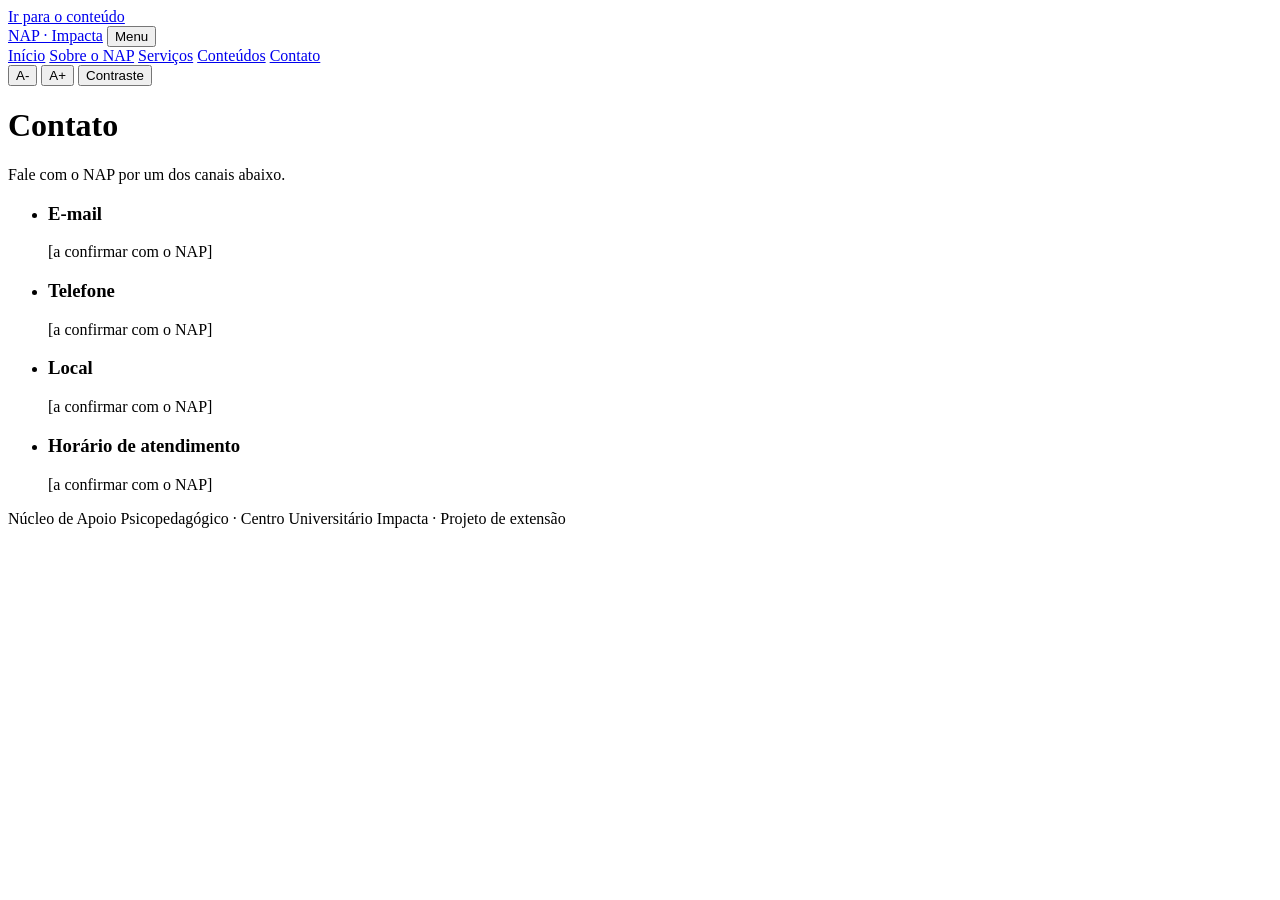
==== contato.html @ aa66740f "Upando arquivos do projeto" ====
<!DOCTYPE html>
<html lang="pt-BR">
<head>
<meta charset="UTF-8">
<meta name="viewport" content="width=device-width, initial-scale=1">
<meta name="description" content="Página do Núcleo de Apoio Psicopedagógico (NAP) do Centro Universitário Impacta.">
<title>Contato | NAP Impacta</title>
<link rel="stylesheet" href="css/style.css">
</head>
<body>
<a class="skip" href="#main">Ir para o conteúdo</a>
<header>
<div class="wrap bar">
<a class="logo" href="index.html">NAP · Impacta</a>
<button id="menu" aria-expanded="false" aria-controls="nav">Menu</button>
<nav id="nav" aria-label="Principal">
<a href="index.html">Início</a>
<a href="sobre.html">Sobre o NAP</a>
<a href="servicos.html">Serviços</a>
<a href="conteudos.html">Conteúdos</a>
<a href="contato.html" aria-current="page">Contato</a>
</nav>
<div role="group" aria-label="Opções de acessibilidade">
<button id="a-" aria-label="Diminuir tamanho da fonte">A-</button>
<button id="a+" aria-label="Aumentar tamanho da fonte">A+</button>
<button id="ct" aria-pressed="false">Contraste</button>
</div>
</div>
</header>
<main id="main">
<div class="wrap">
<h1>Contato</h1>
<p>Fale com o NAP por um dos canais abaixo.</p>
<ul class="cards">
<li class="card"><h3>E-mail</h3><p>[a confirmar com o NAP]</p></li>
<li class="card"><h3>Telefone</h3><p>[a confirmar com o NAP]</p></li>
<li class="card"><h3>Local</h3><p>[a confirmar com o NAP]</p></li>
<li class="card"><h3>Horário de atendimento</h3><p>[a confirmar com o NAP]</p></li>
</ul>
</div>
</main>
<footer>
<div class="wrap">Núcleo de Apoio Psicopedagógico · Centro Universitário Impacta · Projeto de extensão</div>
</footer>
<script src="js/main.js"></script>
</body>
</html>
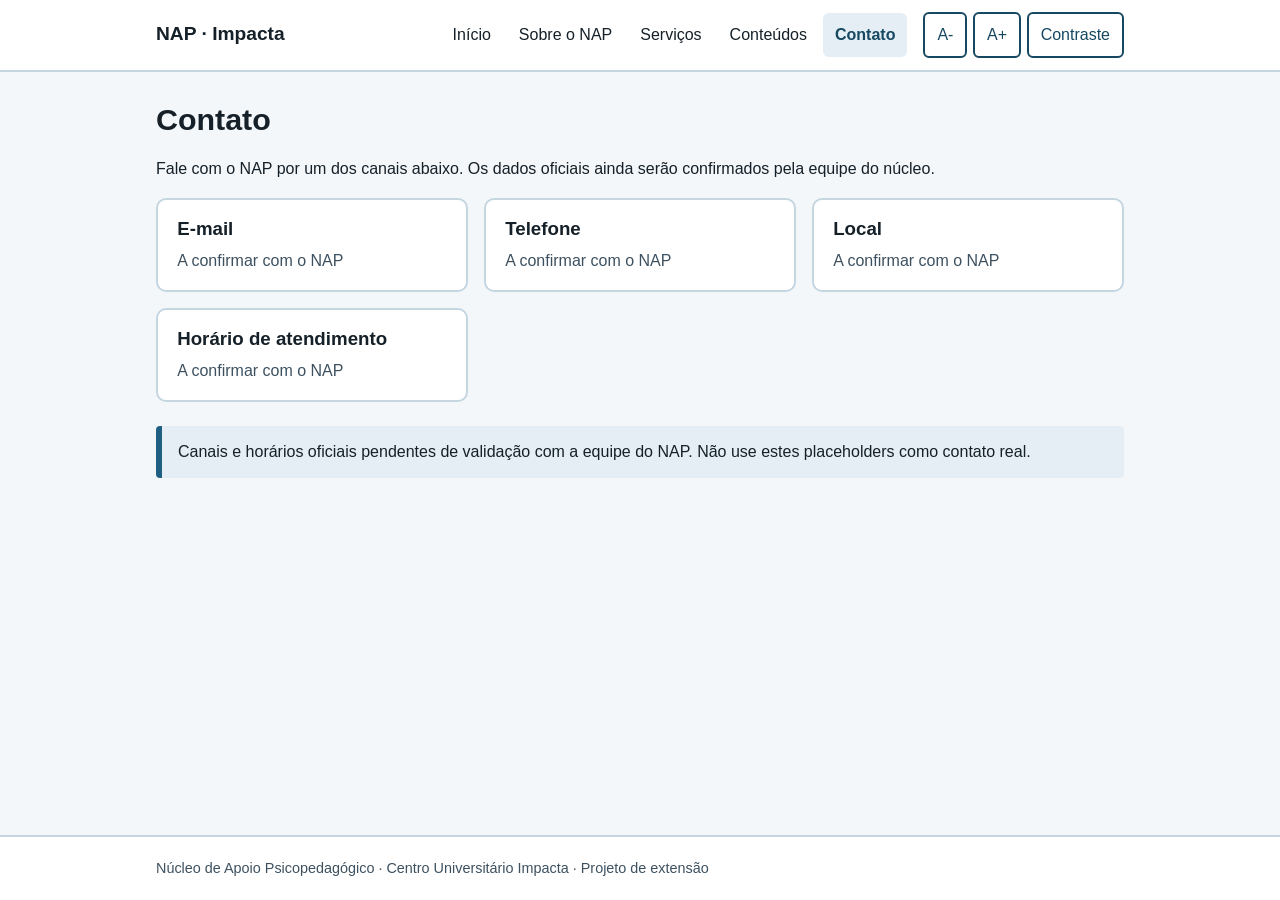
==== commit 95fa75f6: "Arthur: correção dos paths CSS/JS e polish de acessibilidade, conteúdo e docs do site do NAP. Co-aut" ====
--- a/contato.html
+++ b/contato.html
@@ -1,47 +1,61 @@
 <!DOCTYPE html>
 <html lang="pt-BR">
 <head>
-<meta charset="UTF-8">
-<meta name="viewport" content="width=device-width, initial-scale=1">
-<meta name="description" content="Página do Núcleo de Apoio Psicopedagógico (NAP) do Centro Universitário Impacta.">
-<title>Contato | NAP Impacta</title>
-<link rel="stylesheet" href="css/style.css">
+  <meta charset="UTF-8">
+  <meta name="viewport" content="width=device-width, initial-scale=1">
+  <meta name="description" content="Canais de contato do NAP da Impacta: e-mail, telefone, local e horário de atendimento.">
+  <title>Contato | NAP Impacta</title>
+  <link rel="stylesheet" href="css/style.css">
 </head>
 <body>
-<a class="skip" href="#main">Ir para o conteúdo</a>
-<header>
-<div class="wrap bar">
-<a class="logo" href="index.html">NAP · Impacta</a>
-<button id="menu" aria-expanded="false" aria-controls="nav">Menu</button>
-<nav id="nav" aria-label="Principal">
-<a href="index.html">Início</a>
-<a href="sobre.html">Sobre o NAP</a>
-<a href="servicos.html">Serviços</a>
-<a href="conteudos.html">Conteúdos</a>
-<a href="contato.html" aria-current="page">Contato</a>
-</nav>
-<div role="group" aria-label="Opções de acessibilidade">
-<button id="a-" aria-label="Diminuir tamanho da fonte">A-</button>
-<button id="a+" aria-label="Aumentar tamanho da fonte">A+</button>
-<button id="ct" aria-pressed="false">Contraste</button>
-</div>
-</div>
-</header>
-<main id="main">
-<div class="wrap">
-<h1>Contato</h1>
-<p>Fale com o NAP por um dos canais abaixo.</p>
-<ul class="cards">
-<li class="card"><h3>E-mail</h3><p>[a confirmar com o NAP]</p></li>
-<li class="card"><h3>Telefone</h3><p>[a confirmar com o NAP]</p></li>
-<li class="card"><h3>Local</h3><p>[a confirmar com o NAP]</p></li>
-<li class="card"><h3>Horário de atendimento</h3><p>[a confirmar com o NAP]</p></li>
-</ul>
-</div>
-</main>
-<footer>
-<div class="wrap">Núcleo de Apoio Psicopedagógico · Centro Universitário Impacta · Projeto de extensão</div>
-</footer>
-<script src="js/main.js"></script>
+  <a class="skip" href="#main">Ir para o conteúdo</a>
+  <div id="a11y-live" class="visually-hidden" aria-live="polite" aria-atomic="true"></div>
+  <header>
+    <div class="wrap bar">
+      <a class="logo" href="index.html">NAP · Impacta</a>
+      <button id="menu" type="button" aria-label="Abrir o menu" aria-expanded="false" aria-controls="nav">Menu</button>
+      <nav id="nav" aria-label="Principal">
+        <a href="index.html">Início</a>
+        <a href="sobre.html">Sobre o NAP</a>
+        <a href="servicos.html">Serviços</a>
+        <a href="conteudos.html">Conteúdos</a>
+        <a href="contato.html" aria-current="page">Contato</a>
+      </nav>
+      <div class="a11y-controls" role="group" aria-label="Opções de acessibilidade">
+        <button id="a-" type="button" aria-label="Diminuir tamanho da fonte">A-</button>
+        <button id="a+" type="button" aria-label="Aumentar tamanho da fonte">A+</button>
+        <button id="ct" type="button" aria-pressed="false" aria-label="Ativar ou desativar alto contraste">Contraste</button>
+      </div>
+    </div>
+  </header>
+  <main id="main" tabindex="-1">
+    <div class="wrap">
+      <h1>Contato</h1>
+      <p>Fale com o NAP por um dos canais abaixo. Os dados oficiais ainda serão confirmados pela equipe do núcleo.</p>
+      <ul class="cards">
+        <li class="card">
+          <h3>E-mail</h3>
+          <p>A confirmar com o NAP</p>
+        </li>
+        <li class="card">
+          <h3>Telefone</h3>
+          <p>A confirmar com o NAP</p>
+        </li>
+        <li class="card">
+          <h3>Local</h3>
+          <p>A confirmar com o NAP</p>
+        </li>
+        <li class="card">
+          <h3>Horário de atendimento</h3>
+          <p>A confirmar com o NAP</p>
+        </li>
+      </ul>
+      <p class="aviso" role="note">Canais e horários oficiais pendentes de validação com a equipe do NAP. Não use estes placeholders como contato real.</p>
+    </div>
+  </main>
+  <footer>
+    <div class="wrap">Núcleo de Apoio Psicopedagógico · Centro Universitário Impacta · Projeto de extensão</div>
+  </footer>
+  <script src="js/main.js"></script>
 </body>
 </html>
--- a/css/style.css
+++ b/css/style.css
@@ -0,0 +1,361 @@
+:root {
+  --bg: #f4f7f9;
+  --fg: #152028;
+  --pri: #1f5f82;
+  --pd: #164861;
+  --acc: #e4eef4;
+  --card: #ffffff;
+  --bd: #c5d6e0;
+  --bf: #ffffff;
+  --muted: #3d5160;
+  --radius: 8px;
+  --focus: 3px solid var(--pri);
+}
+
+body.contraste {
+  --bg: #000000;
+  --fg: #ffffff;
+  --pri: #ffd54a;
+  --pd: #ffd54a;
+  --acc: #111111;
+  --card: #000000;
+  --bd: #ffffff;
+  --bf: #000000;
+  --muted: #eeeeee;
+}
+
+* {
+  box-sizing: border-box;
+}
+
+html {
+  font-size: 100%;
+  scroll-behavior: smooth;
+}
+
+body {
+  margin: 0;
+  min-height: 100vh;
+  display: flex;
+  flex-direction: column;
+  font-family: Verdana, Arial, sans-serif;
+  line-height: 1.7;
+  background: var(--bg);
+  color: var(--fg);
+}
+
+.wrap {
+  max-width: 1000px;
+  margin: 0 auto;
+  padding: 0 1rem;
+}
+
+a {
+  color: var(--pd);
+}
+
+a:hover {
+  text-decoration-thickness: 2px;
+}
+
+:focus-visible {
+  outline: var(--focus);
+  outline-offset: 2px;
+}
+
+.skip {
+  position: absolute;
+  left: -999px;
+  top: 0;
+  background: var(--pd);
+  color: var(--bf);
+  padding: 0.6rem 1rem;
+  z-index: 20;
+  font-weight: bold;
+  text-decoration: none;
+}
+
+.skip:focus {
+  left: 0;
+}
+
+.visually-hidden {
+  position: absolute;
+  width: 1px;
+  height: 1px;
+  padding: 0;
+  margin: -1px;
+  overflow: hidden;
+  clip: rect(0, 0, 0, 0);
+  white-space: nowrap;
+  border: 0;
+}
+
+header {
+  position: sticky;
+  top: 0;
+  z-index: 10;
+  background: var(--card);
+  border-bottom: 2px solid var(--bd);
+}
+
+.bar {
+  display: flex;
+  flex-wrap: wrap;
+  align-items: center;
+  gap: 0.5rem 1rem;
+  padding-top: 0.75rem;
+  padding-bottom: 0.75rem;
+}
+
+.logo {
+  font-weight: bold;
+  font-size: 1.2rem;
+  text-decoration: none;
+  margin-right: auto;
+  color: var(--fg);
+}
+
+.logo:hover {
+  color: var(--pd);
+}
+
+nav {
+  display: flex;
+  flex-wrap: wrap;
+  gap: 0.25rem;
+}
+
+nav a {
+  padding: 0.5rem 0.75rem;
+  border-radius: 6px;
+  text-decoration: none;
+  color: var(--fg);
+  min-height: 44px;
+  display: inline-flex;
+  align-items: center;
+}
+
+nav a:hover {
+  background: var(--acc);
+  color: var(--pd);
+}
+
+nav a[aria-current="page"] {
+  background: var(--acc);
+  color: var(--pd);
+  font-weight: bold;
+}
+
+.a11y-controls {
+  display: flex;
+  flex-wrap: wrap;
+  gap: 0.35rem;
+  align-items: center;
+}
+
+button {
+  font: inherit;
+  cursor: pointer;
+  border: 2px solid var(--pd);
+  background: var(--card);
+  color: var(--pd);
+  border-radius: 6px;
+  padding: 0.45rem 0.75rem;
+  min-height: 44px;
+  min-width: 44px;
+}
+
+button:hover:not(:disabled) {
+  background: var(--acc);
+}
+
+button:disabled {
+  opacity: 0.45;
+  cursor: not-allowed;
+}
+
+button[aria-pressed="true"] {
+  background: var(--pd);
+  color: var(--bf);
+}
+
+button[aria-pressed="true"]:hover:not(:disabled) {
+  background: var(--pri);
+  color: var(--bf);
+}
+
+#menu {
+  display: none;
+}
+
+.hero {
+  background: var(--acc);
+  padding: 3rem 0;
+  border-bottom: 2px solid var(--bd);
+}
+
+.hero p {
+  max-width: 40rem;
+  color: var(--muted);
+}
+
+h1 {
+  font-size: clamp(1.5rem, 2.5vw + 1rem, 1.9rem);
+  line-height: 1.3;
+  margin: 0.2rem 0 0.8rem;
+}
+
+h2 {
+  font-size: 1.4rem;
+  margin-top: 2rem;
+  margin-bottom: 0.75rem;
+}
+
+h3 {
+  line-height: 1.35;
+}
+
+main {
+  flex: 1;
+  padding: 1.5rem 0 2.5rem;
+}
+
+main > .wrap > h1:first-child {
+  margin-top: 0.25rem;
+}
+
+.cards {
+  display: grid;
+  grid-template-columns: repeat(auto-fit, minmax(240px, 1fr));
+  gap: 1rem;
+  padding: 0;
+  margin: 0;
+  list-style: none;
+}
+
+.card {
+  background: var(--card);
+  border: 2px solid var(--bd);
+  border-radius: 10px;
+  padding: 1rem 1.2rem;
+  display: flex;
+  flex-direction: column;
+  gap: 0.35rem;
+}
+
+.card h3 {
+  margin: 0;
+}
+
+.card p {
+  margin: 0;
+  flex: 1;
+  color: var(--muted);
+}
+
+.card a {
+  font-weight: bold;
+  margin-top: 0.35rem;
+  align-self: flex-start;
+  min-height: 44px;
+  display: inline-flex;
+  align-items: center;
+}
+
+.steps {
+  margin: 0;
+  padding-left: 1.35rem;
+}
+
+.steps li {
+  margin: 0.55rem 0;
+  padding-left: 0.25rem;
+}
+
+.btn {
+  display: inline-flex;
+  align-items: center;
+  justify-content: center;
+  background: var(--pd);
+  color: var(--bf);
+  padding: 0.7rem 1.25rem;
+  border-radius: var(--radius);
+  text-decoration: none;
+  font-weight: bold;
+  min-height: 44px;
+  margin-top: 0.5rem;
+}
+
+.btn:hover {
+  background: var(--pri);
+  color: var(--bf);
+  text-decoration: none;
+}
+
+body.contraste .btn:hover {
+  outline: 2px solid var(--pd);
+}
+
+.aviso {
+  border-left: 6px solid var(--pri);
+  background: var(--acc);
+  padding: 0.75rem 1rem;
+  border-radius: 4px;
+  margin-top: 1.5rem;
+}
+
+footer {
+  border-top: 2px solid var(--bd);
+  padding: 1.2rem 0;
+  font-size: 0.9rem;
+  color: var(--muted);
+  background: var(--card);
+}
+
+@media (max-width: 720px) {
+  #menu {
+    display: inline-flex;
+    align-items: center;
+    justify-content: center;
+  }
+
+  nav {
+    display: none;
+    width: 100%;
+    flex-direction: column;
+    gap: 0.15rem;
+    padding-bottom: 0.25rem;
+  }
+
+  nav.open {
+    display: flex;
+  }
+
+  nav a {
+    width: 100%;
+  }
+
+  .bar {
+    gap: 0.75rem;
+  }
+
+  .a11y-controls {
+    width: 100%;
+  }
+
+  .hero {
+    padding: 2.25rem 0;
+  }
+}
+
+@media (prefers-reduced-motion: reduce) {
+  html {
+    scroll-behavior: auto;
+  }
+
+  * {
+    animation: none !important;
+    transition: none !important;
+  }
+}
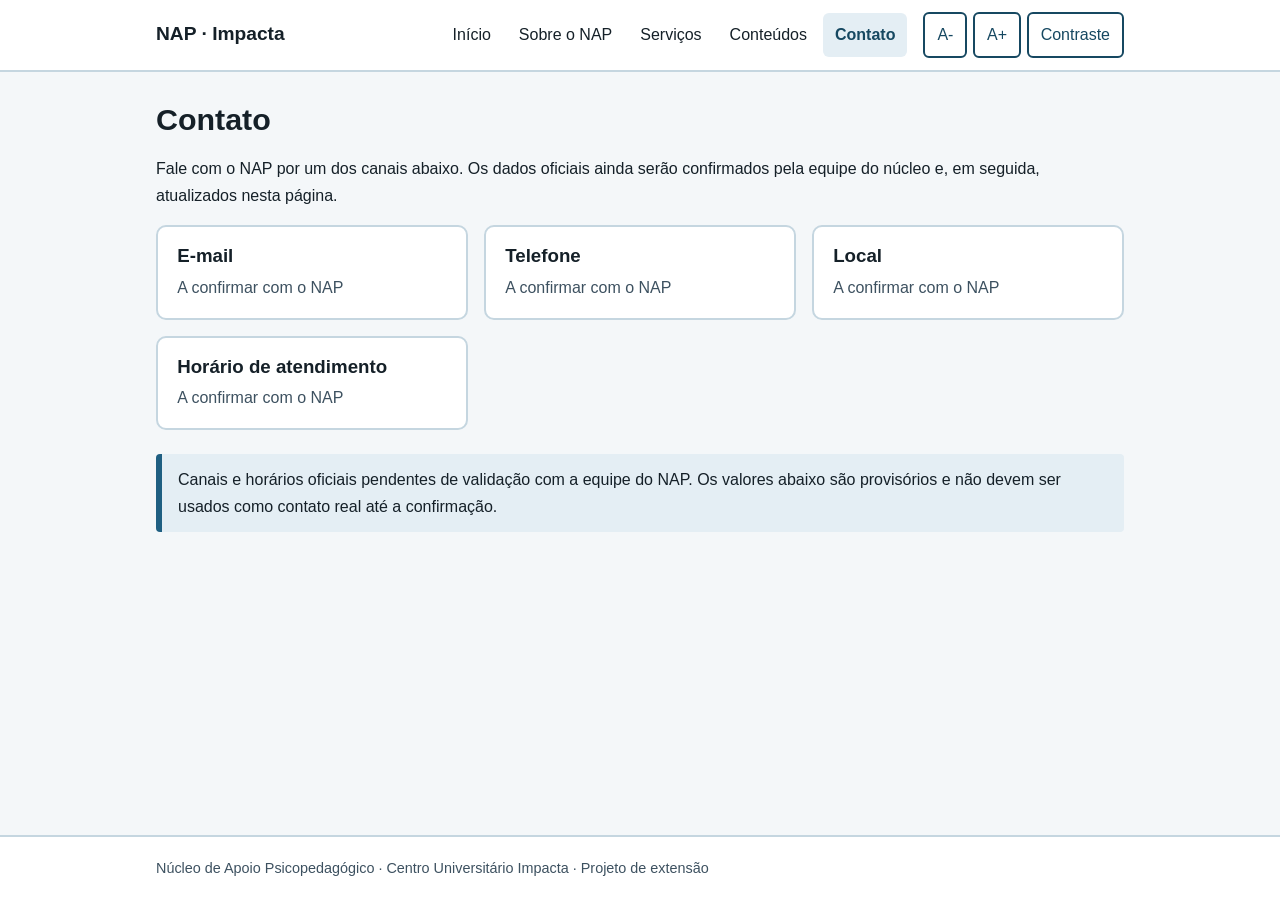
==== commit 7bb74b61: "Arthur: sprints de implementação com docs coerentes (WCAG, testes, templates Fases 1-2, prep publica" ====
--- a/contato.html
+++ b/contato.html
@@ -31,7 +31,7 @@
   <main id="main" tabindex="-1">
     <div class="wrap">
       <h1>Contato</h1>
-      <p>Fale com o NAP por um dos canais abaixo. Os dados oficiais ainda serão confirmados pela equipe do núcleo.</p>
+      <p>Fale com o NAP por um dos canais abaixo. Os dados oficiais ainda serão confirmados pela equipe do núcleo e, em seguida, atualizados nesta página.</p>
       <ul class="cards">
         <li class="card">
           <h3>E-mail</h3>
@@ -50,7 +50,7 @@
           <p>A confirmar com o NAP</p>
         </li>
       </ul>
-      <p class="aviso" role="note">Canais e horários oficiais pendentes de validação com a equipe do NAP. Não use estes placeholders como contato real.</p>
+      <p class="aviso" role="note">Canais e horários oficiais pendentes de validação com a equipe do NAP. Os valores abaixo são provisórios e não devem ser usados como contato real até a confirmação.</p>
     </div>
   </main>
   <footer>
